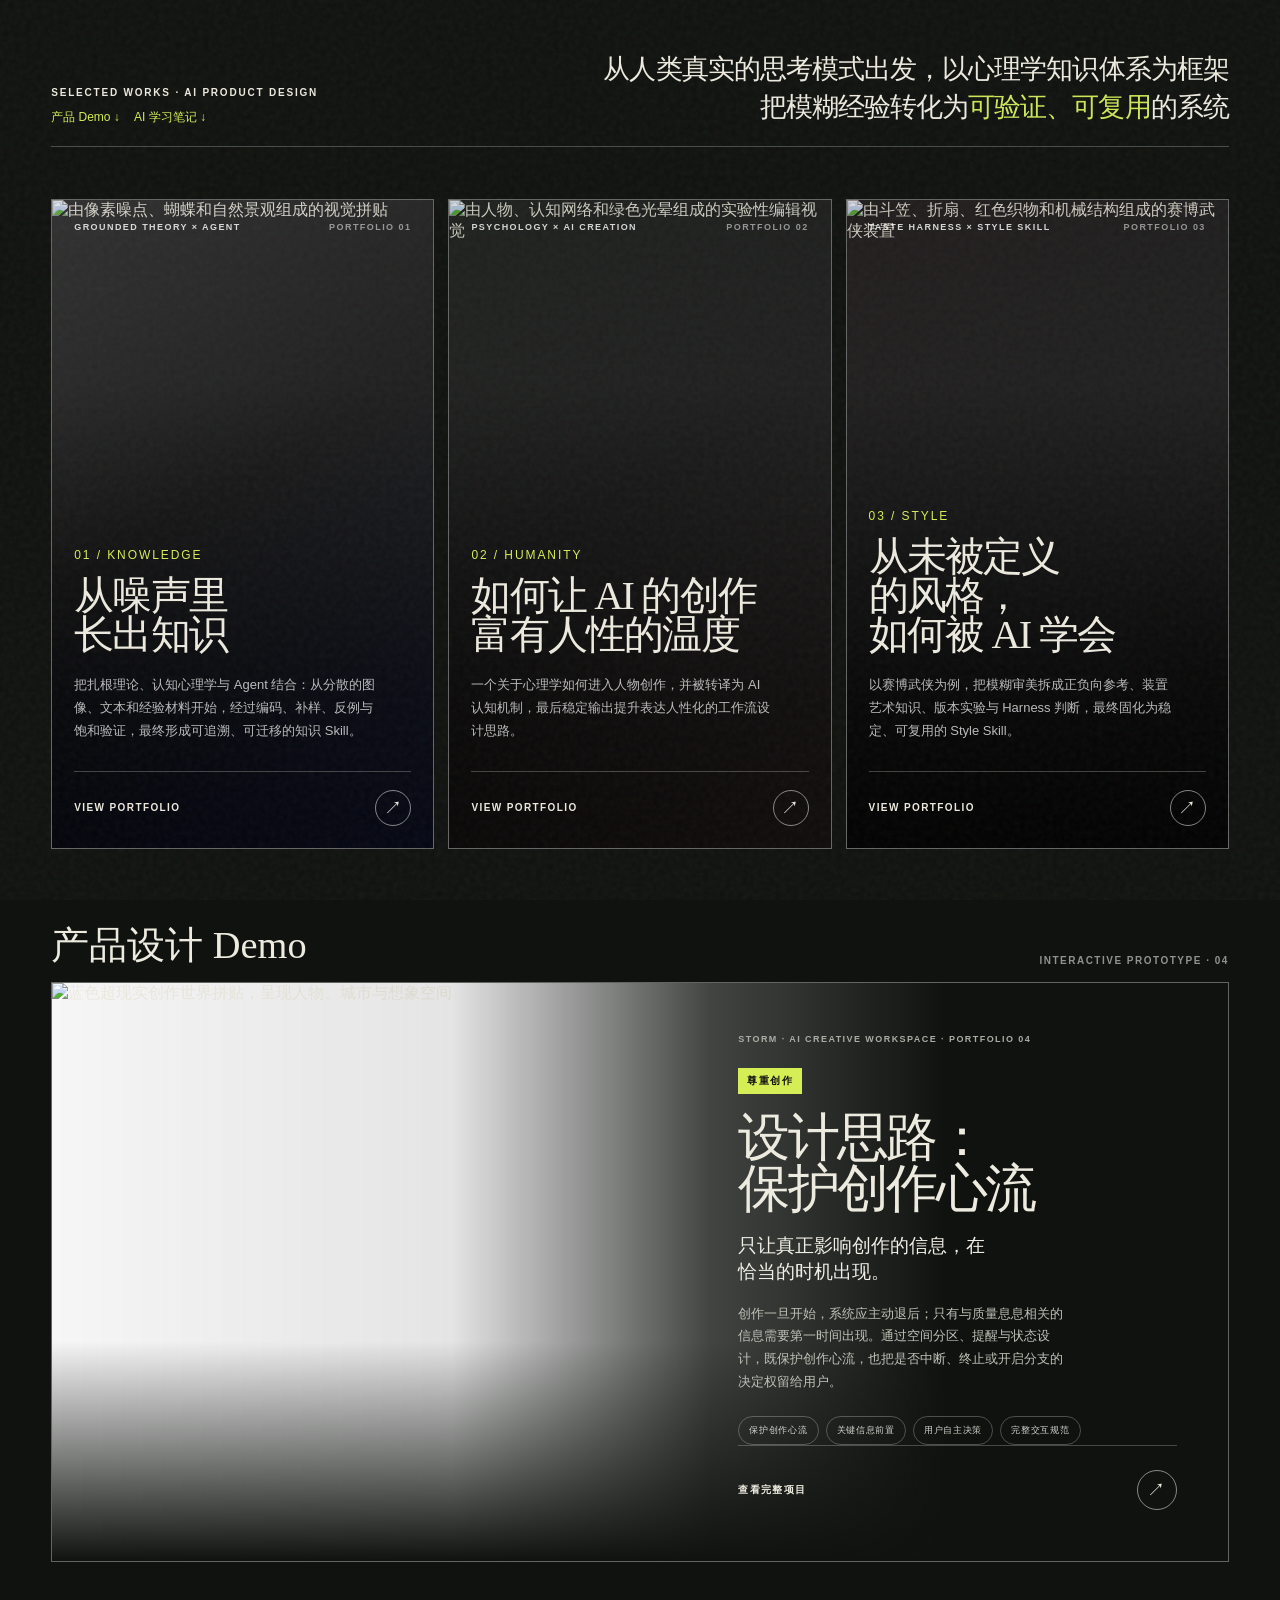
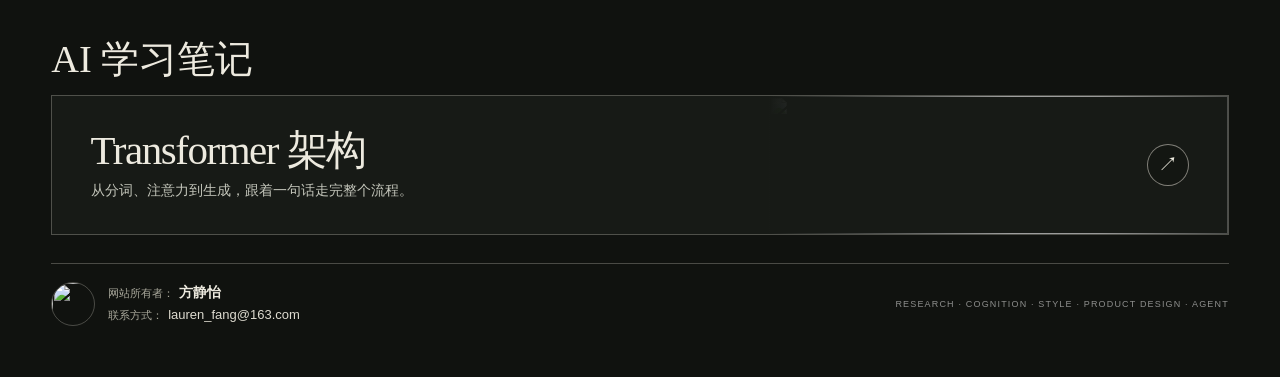
==== index.html @ b181d8b0 "Upload portfolio homepage" ====
<!doctype html>
<html lang="zh-CN">
<head>
  <meta charset="utf-8">
  <meta name="viewport" content="width=device-width,initial-scale=1">
  <meta name="format-detection" content="email=no">
  <meta name="description" content="Lauren Fang 的 Agent 工作流、AI 产品设计与学习笔记。">
  <title>Agent Workflow Portfolio</title>
  <style>
    :root{--paper:#edeadf;--ink:#11130f;--line:rgba(237,234,223,.26);--serif:"Iowan Old Style","Baskerville","Songti SC","STSong",serif;--sans:"Helvetica Neue","PingFang SC","Microsoft YaHei",sans-serif}
    *{box-sizing:border-box}html{background:#10120f}body{margin:0;min-height:100svh;color:var(--paper);background:#10120f;font-family:var(--sans);-webkit-font-smoothing:antialiased}a{color:inherit;text-decoration:none}::selection{color:#111;background:#d6ee55}
    body:before{content:"";position:fixed;z-index:10;inset:0;pointer-events:none;opacity:.12;background-image:url("data:image/svg+xml,%3Csvg viewBox='0 0 180 180' xmlns='http://www.w3.org/2000/svg'%3E%3Cfilter id='n'%3E%3CfeTurbulence type='fractalNoise' baseFrequency='.9' numOctaves='3'/%3E%3C/filter%3E%3Crect width='100%25' height='100%25' filter='url(%23n)' opacity='.42'/%3E%3C/svg%3E")}
    main{padding:clamp(28px,4vw,64px)}
    .masthead{display:flex;align-items:end;justify-content:space-between;gap:24px;margin-bottom:clamp(28px,4vw,58px);padding-bottom:20px;border-bottom:1px solid rgba(255,255,255,.24)}
    .masthead p{margin:0;font-size:10px;font-weight:700;letter-spacing:.18em;text-transform:uppercase}.masthead h1{max-width:none;min-width:0;margin:0;font:400 clamp(18px,2.1vw,36px)/1.4 var(--serif);letter-spacing:-.035em;text-align:right}.headline-line{display:block;white-space:nowrap}.masthead-label{flex-shrink:0}.masthead h1 em{font-style:normal;color:#cbe857}
    .cards{display:grid;grid-template-columns:repeat(3,minmax(0,1fr));gap:14px}
    .card{position:relative;isolation:isolate;min-height:min(660px,72svh);overflow:hidden;border:1px solid rgba(255,255,255,.3);background:#222;transition:transform .45s cubic-bezier(.2,.8,.2,1),border-color .3s}
    .card:focus-visible{outline:3px solid #d6ee55;outline-offset:3px}.card:hover{z-index:3;transform:translateY(-8px);border-color:rgba(255,255,255,.78)}
    .card img{position:absolute;z-index:-3;inset:0;width:100%;height:100%;object-fit:cover;transition:transform 1.1s cubic-bezier(.2,.8,.2,1),filter .5s}.card:hover img{transform:scale(1.045)}
    .card:before{content:"";position:absolute;z-index:-2;inset:0;background:linear-gradient(180deg,rgba(0,0,0,.12) 0%,rgba(0,0,0,.08) 28%,rgba(0,0,0,.78) 78%,rgba(0,0,0,.94) 100%)}
    .card:after{content:"";position:absolute;z-index:-1;inset:0;opacity:.32;transition:opacity .4s}.card:hover:after{opacity:.12}
    .knowledge:after{background:linear-gradient(150deg,rgba(255,255,255,.26),transparent 45%,rgba(35,61,199,.28))}.humanity:after{background:linear-gradient(150deg,rgba(35,86,29,.15),transparent 45%,rgba(229,173,166,.18))}.taste:after{background:linear-gradient(150deg,rgba(107,0,0,.1),transparent 45%,rgba(0,0,0,.28))}
    .knowledge img{object-position:56% center}.humanity img{object-position:center 45%}.taste img{object-position:64% center}
    .card-inner{height:100%;min-height:inherit;display:flex;flex-direction:column;padding:22px}
    .topline{display:flex;justify-content:space-between;gap:18px;color:rgba(255,255,255,.82);font-size:9px;font-weight:700;letter-spacing:.16em;text-transform:uppercase}.topline span:last-child{opacity:.64}
    .content{margin-top:auto;padding-top:150px}.number{margin-bottom:15px;color:#d6ee55;font:12px var(--sans);letter-spacing:.16em}.card h2{margin:0;font:400 clamp(31px,3.15vw,52px)/.96 var(--serif);letter-spacing:-.045em;text-wrap:balance}.card .summary{max-width:42ch;margin:20px 0 0;color:rgba(255,255,255,.72);font-size:13px;line-height:1.75}.open{display:flex;align-items:center;justify-content:space-between;gap:18px;margin-top:28px;padding-top:18px;border-top:1px solid var(--line);font-size:10px;font-weight:700;letter-spacing:.14em;text-transform:uppercase}.open i{display:grid;place-items:center;width:36px;height:36px;border:1px solid rgba(255,255,255,.5);border-radius:50%;font:normal 18px var(--sans);transition:.35s}.card:hover .open i{color:#111;background:#d6ee55;border-color:#d6ee55;transform:rotate(45deg)}
    .masthead-label{display:grid;gap:11px}.masthead-label nav{display:flex;flex-wrap:wrap;gap:8px 14px}.masthead-label a{width:max-content;color:#d6ee55;font-size:12px}.masthead-label a:hover{text-decoration:underline}
    .demo{margin-top:clamp(42px,6vw,86px)}.demo-heading{display:flex;align-items:end;justify-content:space-between;gap:20px;margin-bottom:16px}.demo-heading h2{margin:0;font:400 clamp(25px,3vw,42px)/1.05 var(--serif)}.demo-heading p{margin:0;color:rgba(255,255,255,.54);font-size:10px;font-weight:700;letter-spacing:.15em;text-transform:uppercase}
    .demo-entry{position:relative;isolation:isolate;display:block;min-height:540px;overflow:hidden;border:1px solid rgba(255,255,255,.35);background:#0f120f;color:var(--paper);transition:transform .35s cubic-bezier(.2,.8,.2,1),border-color .3s}
    .demo-entry:hover{transform:translateY(-5px);border-color:rgba(255,255,255,.76)}.demo-entry:focus-visible{outline:3px solid #d6ee55;outline-offset:4px}
    .demo-entry:before{content:"";position:absolute;z-index:1;inset:0;background:linear-gradient(90deg,rgba(15,18,15,0) 0%,rgba(15,18,15,.08) 34%,rgba(15,18,15,.78) 56%,#0f120f 76%),linear-gradient(0deg,#0f120f 0%,rgba(15,18,15,0) 38%);pointer-events:none}.demo-visual{position:absolute;z-index:0;inset:0 20% 0 0;overflow:hidden;background:#f6f6f6}.demo-visual>img{display:block;width:100%;height:100%;object-fit:cover;object-position:left center;transition:transform .8s ease,filter .5s}.demo-entry:hover .demo-visual>img{transform:scale(1.015);filter:contrast(1.03)}
    .demo-copy{position:relative;z-index:2;display:flex;flex-direction:column;width:min(46%,620px);min-height:540px;margin-left:auto;padding:clamp(34px,4vw,62px)}.demo-kicker{margin:0 0 24px;color:#a9ada3;font-size:9px;font-weight:700;letter-spacing:.16em;text-transform:uppercase}.demo-principle{width:max-content;margin:0 0 18px;padding:6px 9px;color:#111;background:#d6ee55;font-size:10px;font-weight:700;letter-spacing:.15em}.demo-copy h3{max-width:12ch;margin:0;font:400 clamp(34px,4.1vw,64px)/.98 var(--serif);letter-spacing:-.05em;text-wrap:balance}.demo-alert{max-width:26ch;margin:18px 0 0;color:#f0eee5;font:400 clamp(17px,1.5vw,22px)/1.35 var(--serif)}.demo-description{max-width:46ch;margin:18px 0 0;color:#bfc2b7;font-size:13px;line-height:1.75}.demo-tags{display:flex;flex-wrap:wrap;gap:7px;margin-top:22px}.demo-tags span{padding:7px 10px;border:1px solid rgba(237,234,223,.28);border-radius:999px;color:#d4d5cc;font-size:9px;letter-spacing:.08em}.demo-open{display:flex;align-items:center;justify-content:space-between;gap:18px;margin-top:auto;padding-top:24px;border-top:1px solid rgba(237,234,223,.25);color:var(--paper);font-size:10px;font-weight:700;letter-spacing:.14em;text-transform:uppercase}.demo-open i{display:grid;place-items:center;width:40px;height:40px;border:1px solid rgba(237,234,223,.55);border-radius:50%;font:normal 18px var(--sans);transition:.3s}.demo-entry:hover .demo-open i{color:#111;background:#d6ee55;border-color:#d6ee55;transform:rotate(45deg)}
    .learning{margin-top:clamp(42px,6vw,86px)}.learning>h2{margin:0 0 16px;font:400 clamp(25px,3vw,42px)/1.05 var(--serif)}
    .note-entry{position:relative;isolation:isolate;display:grid;grid-template-columns:minmax(0,1fr) auto;align-items:center;gap:16px;overflow:hidden;min-height:140px;padding:18px clamp(20px,3vw,40px);border:1px solid var(--line);background:#171a16;transition:border-color .2s ease}
    .note-entry-art{position:absolute;z-index:-1;inset:0 0 0 auto;width:39%;overflow:hidden;pointer-events:none}
    .note-entry-art img{display:block;width:100%;height:100%;object-fit:cover;object-position:center 49%;filter:brightness(.87) saturate(.96)}
    .note-entry-art::after{content:"";position:absolute;inset:0;background:linear-gradient(90deg,#171a16 0%,rgba(23,26,22,.78) 15%,rgba(23,26,22,.06) 53%,rgba(23,26,22,.10) 72%,rgba(23,26,22,.64) 100%)}
    .note-entry-text{min-width:0}.note-entry h3{margin:0;color:var(--paper);font:400 clamp(28px,3.2vw,44px)/1.05 var(--serif);letter-spacing:-.035em}
    .note-entry p{margin:8px 0 0;color:#c4c6bb;font-size:14px;line-height:1.55}
    .note-entry-arrow{display:grid;place-items:center;width:42px;height:42px;border:1px solid rgba(237,234,223,.5);border-radius:50%;background:rgba(17,19,15,.5);font:20px var(--sans);transition:transform .2s ease,border-color .2s ease,color .2s ease}
    .note-entry:hover{border-color:rgba(237,234,223,.55)}.note-entry:hover .note-entry-arrow{transform:translateX(3px);color:#d6ee55;border-color:#d6ee55}
    .note-entry:focus-visible,.masthead-label a:focus-visible{outline:3px solid #d6ee55;outline-offset:4px}
    @media(max-width:860px){.demo-entry{min-height:790px}.demo-entry:before{background:linear-gradient(180deg,rgba(15,18,15,0) 0%,rgba(15,18,15,.05) 26%,#0f120f 52%,#0f120f 100%)}.demo-visual{inset:0 0 auto;height:52%;}.demo-visual>img{object-fit:cover;object-position:center top}.demo-copy{width:100%;min-height:480px;margin-top:310px;padding:40px}.demo-description{max-width:58ch}}
    @media(max-width:620px){.demo-heading{align-items:start;flex-direction:column;gap:8px}.demo-entry{min-height:800px}.demo-visual{height:36%}.demo-copy{min-height:540px;margin-top:248px;padding:30px 22px}.demo-copy h3{font-size:clamp(39px,12vw,54px)}.demo-description{font-size:13px}.demo-alert{font-size:18px}.note-entry{min-height:112px;gap:12px;padding:12px 15px}.note-entry-art{width:37%}.note-entry h3{font-size:clamp(22px,5vw,28px)}.note-entry p{max-width:26ch;margin-top:6px;font-size:12px}.note-entry-arrow{width:34px;height:34px;font-size:16px}}
    .footer{display:flex;align-items:center;justify-content:space-between;gap:24px;margin-top:28px;padding-top:18px;border-top:1px solid var(--line)}
    .owner{display:flex;align-items:center;gap:13px;min-width:0}.owner img{display:block;flex:0 0 44px;width:44px;height:44px;object-fit:cover;border-radius:50%;border:1px solid var(--line)}
    .owner-details{display:grid;gap:5px;min-width:0}.owner-name{margin:0;color:var(--paper);font-size:14px}.owner-name strong{font-weight:600}
    .owner-label{margin-right:.45em;color:#aaa99c;font-size:11px}.owner-email{margin:0;color:#dedbd0;font-size:13px;overflow-wrap:anywhere}
    .footer-index{color:rgba(255,255,255,.52);font-size:9px;letter-spacing:.13em;text-transform:uppercase;text-align:right}
    @media(max-width:1050px){.cards{grid-template-columns:1fr 1fr}.taste{grid-column:1/-1}.taste{min-height:560px}.taste .content{max-width:600px}}
    @media(max-width:1000px){.masthead{align-items:flex-start;flex-direction:column;gap:20px}.masthead h1{text-align:left;font-size:clamp(17px,2.65vw,30px)}}
    @media(max-width:600px){.headline-line{white-space:normal}.masthead h1{font-size:clamp(22px,5vw,29px)}}
    @media(max-width:700px){main{padding:18px}.masthead{align-items:start;flex-direction:column}.masthead h1{text-align:left}.cards{grid-template-columns:1fr}.taste{grid-column:auto}.card{min-height:610px}.footer{align-items:flex-start;flex-direction:column;gap:14px}.footer-index{text-align:left}}
    @media(prefers-reduced-motion:reduce){*{scroll-behavior:auto!important}.card,.card img,.open i,.demo-entry,.demo-open i,.note-entry,.note-entry-arrow{transition:none!important}.demo-entry:hover,.demo-entry:hover .demo-open i,.note-entry:hover .note-entry-arrow{transform:none}}
  </style>
</head>
<body>
  <main>
    <header class="masthead">
      <div class="masthead-label"><p>Selected Works · AI Product Design</p><nav aria-label="页面导航"><a href="#product-demo">产品 Demo ↓</a><a href="#ai-notes">AI 学习笔记 ↓</a></nav></div>
      <h1><span class="headline-line">从人类真实的思考模式出发，以心理学知识体系为框架</span><span class="headline-line">把模糊经验转化为<em>可验证、可复用</em>的系统</span></h1>
    </header>

    <section class="cards" aria-label="Agent 工作流作品集">
      <a class="card knowledge" href="https://grounded-theory-agent-portfolio.laurenf-0826.chatgpt.site/" target="_blank" rel="noopener" aria-label="打开作品集：从噪声里长出知识">
        <img src="assets/grow-knowledge.png" alt="由像素噪点、蝴蝶和自然景观组成的视觉拼贴">
        <div class="card-inner">
          <div class="topline"><span>Grounded Theory × Agent</span><span>Portfolio 01</span></div>
          <div class="content">
            <div class="number">01 / KNOWLEDGE</div>
            <h2>从噪声里<br>长出知识</h2>
            <p class="summary">把扎根理论、认知心理学与 Agent 结合：从分散的图像、文本和经验材料开始，经过编码、补样、反例与饱和验证，最终形成可追溯、可迁移的知识 Skill。</p>
            <div class="open"><span>View portfolio</span><i>↗</i></div>
          </div>
        </div>
      </a>

      <a class="card humanity" href="https://ai-humanity-portfolio.laurenf-0826.chatgpt.site/" target="_blank" rel="noopener" aria-label="打开作品集：如何让 AI 的创作富有人性的温度">
        <img src="assets/ai-humanity.png" alt="由人物、认知网络和绿色光晕组成的实验性编辑视觉">
        <div class="card-inner">
          <div class="topline"><span>Psychology × AI Creation</span><span>Portfolio 02</span></div>
          <div class="content">
            <div class="number">02 / HUMANITY</div>
            <h2>如何让 AI 的创作<br>富有人性的温度</h2>
            <p class="summary">一个关于心理学如何进入人物创作，并被转译为 AI 认知机制，最后稳定输出提升表达人性化的工作流设计思路。</p>
            <div class="open"><span>View portfolio</span><i>↗</i></div>
          </div>
        </div>
      </a>

      <a class="card taste" href="https://taste-agent-cyber-wuxia-lauren.laurenf-0826.chatgpt.site/" target="_blank" rel="noopener" aria-label="打开作品集：从未被定义的风格，如何被 AI 学会">
        <img src="assets/undefined-style.png" alt="由斗笠、折扇、红色织物和机械结构组成的赛博武侠装置">
        <div class="card-inner">
          <div class="topline"><span>Taste Harness × Style Skill</span><span>Portfolio 03</span></div>
          <div class="content">
            <div class="number">03 / STYLE</div>
            <h2>从未被定义的风格，<br>如何被 AI 学会</h2>
            <p class="summary">以赛博武侠为例，把模糊审美拆成正负向参考、装置艺术知识、版本实验与 Harness 判断，最终固化为稳定、可复用的 Style Skill。</p>
            <div class="open"><span>View portfolio</span><i>↗</i></div>
          </div>
        </div>
      </a>
    </section>

    <section class="demo" id="product-demo" aria-labelledby="demo-title">
      <div class="demo-heading"><h2 id="demo-title">产品设计 Demo</h2><p>Interactive prototype · 04</p></div>
      <a class="demo-entry" href="/storm/" aria-label="查看 Storm 项目：尊重真实创作体验">
        <div class="demo-visual">
          <img src="assets/storm-creative-flow-cover.png" alt="蓝色超现实创作世界拼贴，呈现人物、城市与想象空间" width="960" height="1165" loading="lazy">
        </div>
        <div class="demo-copy">
          <p class="demo-kicker">Storm · AI Creative Workspace · Portfolio 04</p>
          <p class="demo-principle">尊重创作</p>
          <h3>设计思路：保护创作心流</h3>
          <p class="demo-alert">只让真正影响创作的信息，在恰当的时机出现。</p>
          <p class="demo-description">创作一旦开始，系统应主动退后；只有与质量息息相关的信息需要第一时间出现。通过空间分区、提醒与状态设计，既保护创作心流，也把是否中断、终止或开启分支的决定权留给用户。</p>
          <div class="demo-tags" aria-label="项目能力标签"><span>保护创作心流</span><span>关键信息前置</span><span>用户自主决策</span><span>完整交互规范</span></div>
          <div class="demo-open"><span>查看完整项目</span><i>↗</i></div>
        </div>
      </a>
    </section>

    <section class="learning" id="ai-notes" aria-labelledby="notes-title">
      <h2 id="notes-title">AI 学习笔记</h2>
      <a class="note-entry" href="/notes/transformer/">
        <div class="note-entry-art" aria-hidden="true"><img src="assets/transformer-terrain.webp" alt="" width="966" height="998" loading="lazy"></div>
        <div class="note-entry-text"><h3>Transformer 架构</h3><p>从分词、注意力到生成，跟着一句话走完整个流程。</p></div>
        <span class="note-entry-arrow" aria-hidden="true">↗</span>
      </a>
    </section>

    <footer class="footer" id="contact">
      <div class="owner">
        <img src="assets/portfolio-owner-waterside.webp" alt="" width="44" height="44" loading="lazy">
        <div class="owner-details">
          <p class="owner-name"><span class="owner-label">网站所有者：</span><strong>方静怡</strong></p>
          <p class="owner-email"><span class="owner-label">联系方式：</span>lauren_fang@163.com</p>
        </div>
      </div>
      <span class="footer-index">Research · Cognition · Style · Product Design · Agent</span>
    </footer>
  </main>
</body>
</html>
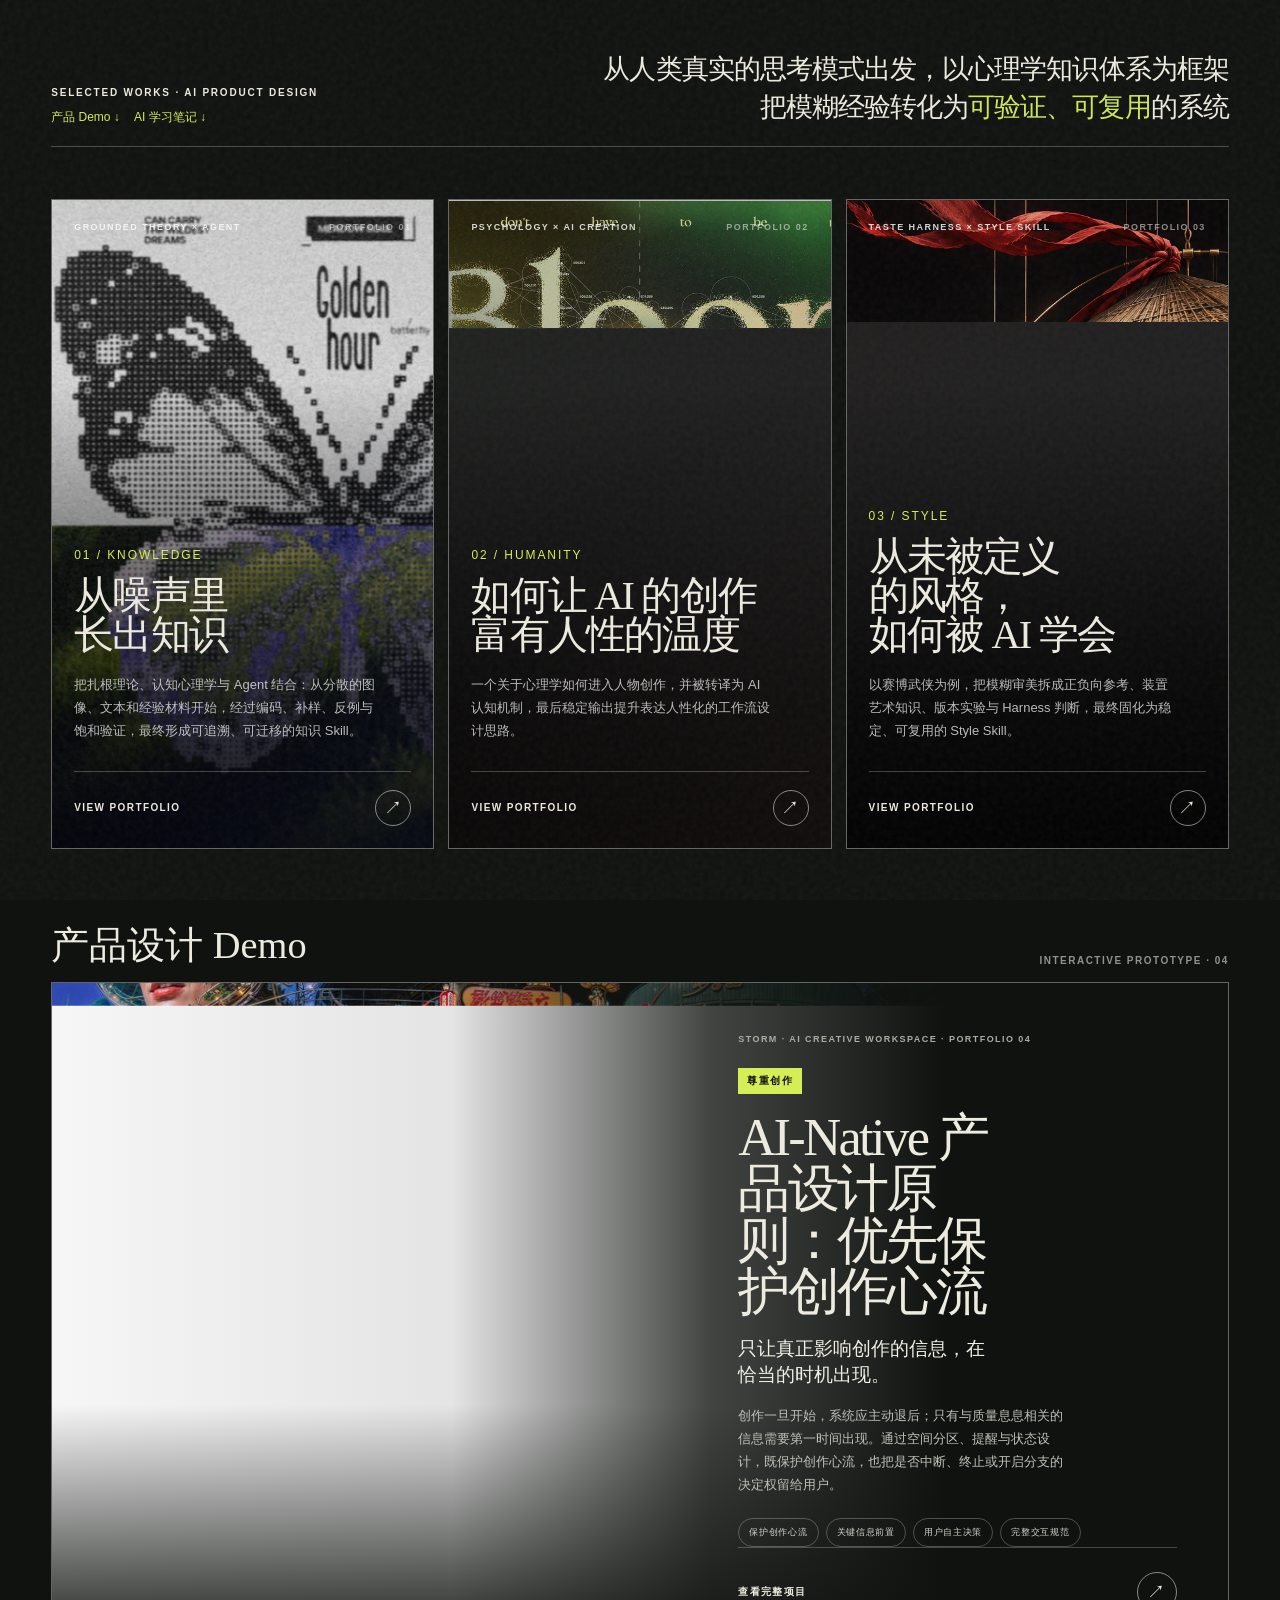
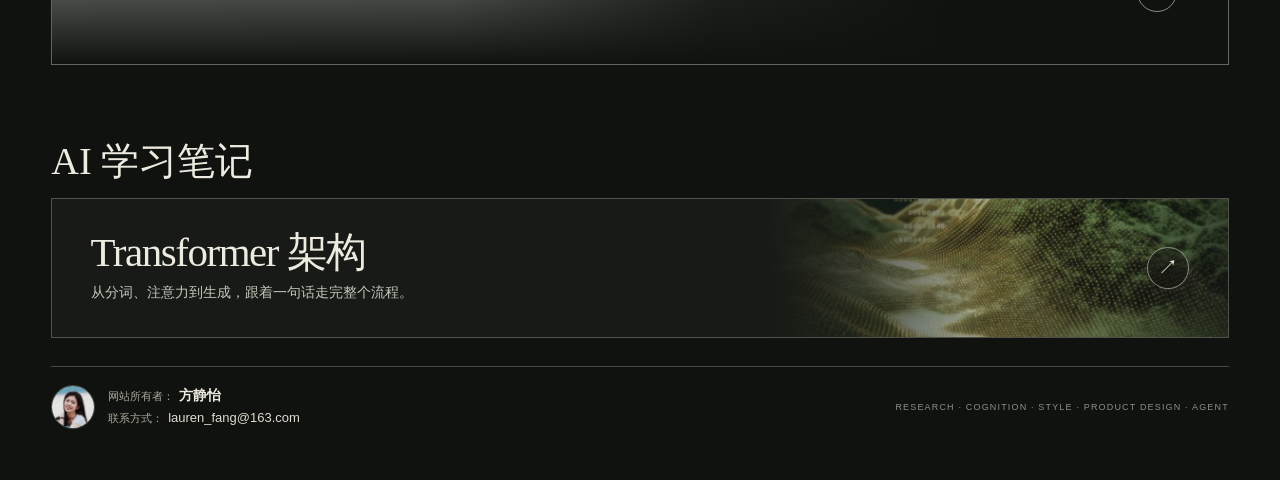
==== commit d02eb9ec: "Update Storm portfolio card title" ====
--- a/index.html
+++ b/index.html
@@ -111,7 +111,7 @@
         <div class="demo-copy">
           <p class="demo-kicker">Storm · AI Creative Workspace · Portfolio 04</p>
           <p class="demo-principle">尊重创作</p>
-          <h3>设计思路：保护创作心流</h3>
+          <h3>AI-Native 产品设计原则：优先保护创作心流</h3>
           <p class="demo-alert">只让真正影响创作的信息，在恰当的时机出现。</p>
           <p class="demo-description">创作一旦开始，系统应主动退后；只有与质量息息相关的信息需要第一时间出现。通过空间分区、提醒与状态设计，既保护创作心流，也把是否中断、终止或开启分支的决定权留给用户。</p>
           <div class="demo-tags" aria-label="项目能力标签"><span>保护创作心流</span><span>关键信息前置</span><span>用户自主决策</span><span>完整交互规范</span></div>
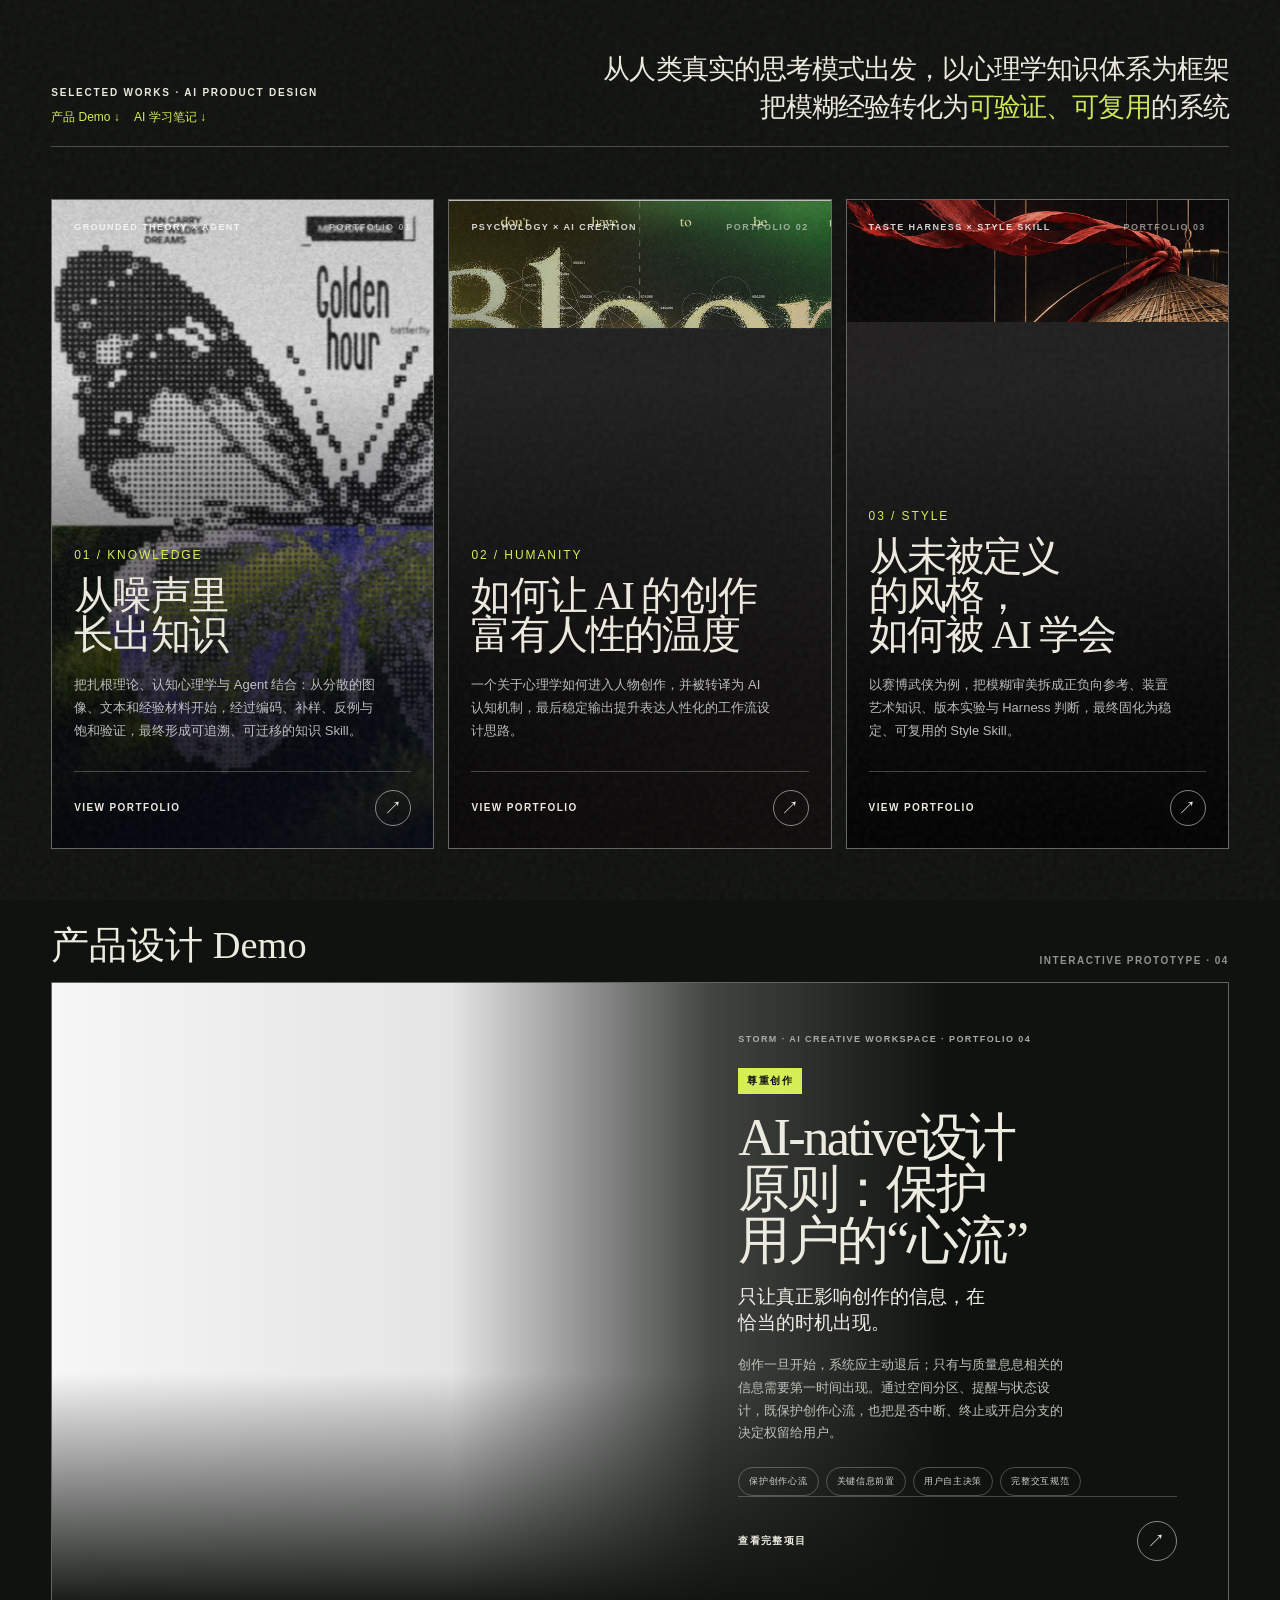
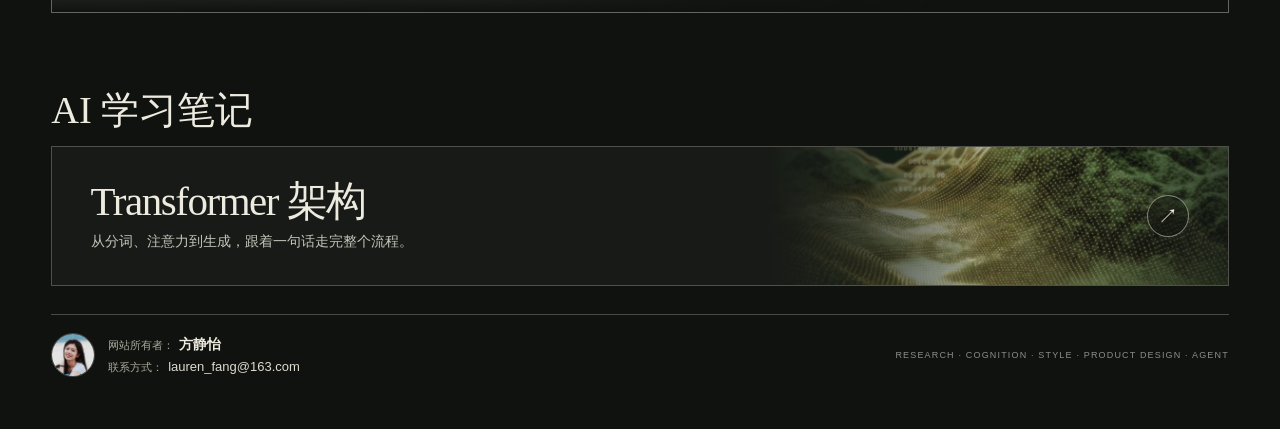
==== commit 3d99299f: "Update Storm project title on portfolio home" ====
--- a/index.html
+++ b/index.html
@@ -111,7 +111,7 @@
         <div class="demo-copy">
           <p class="demo-kicker">Storm · AI Creative Workspace · Portfolio 04</p>
           <p class="demo-principle">尊重创作</p>
-          <h3>AI-Native 产品设计原则：优先保护创作心流</h3>
+          <h3>AI-native设计原则：保护用户的“心流”</h3>
           <p class="demo-alert">只让真正影响创作的信息，在恰当的时机出现。</p>
           <p class="demo-description">创作一旦开始，系统应主动退后；只有与质量息息相关的信息需要第一时间出现。通过空间分区、提醒与状态设计，既保护创作心流，也把是否中断、终止或开启分支的决定权留给用户。</p>
           <div class="demo-tags" aria-label="项目能力标签"><span>保护创作心流</span><span>关键信息前置</span><span>用户自主决策</span><span>完整交互规范</span></div>
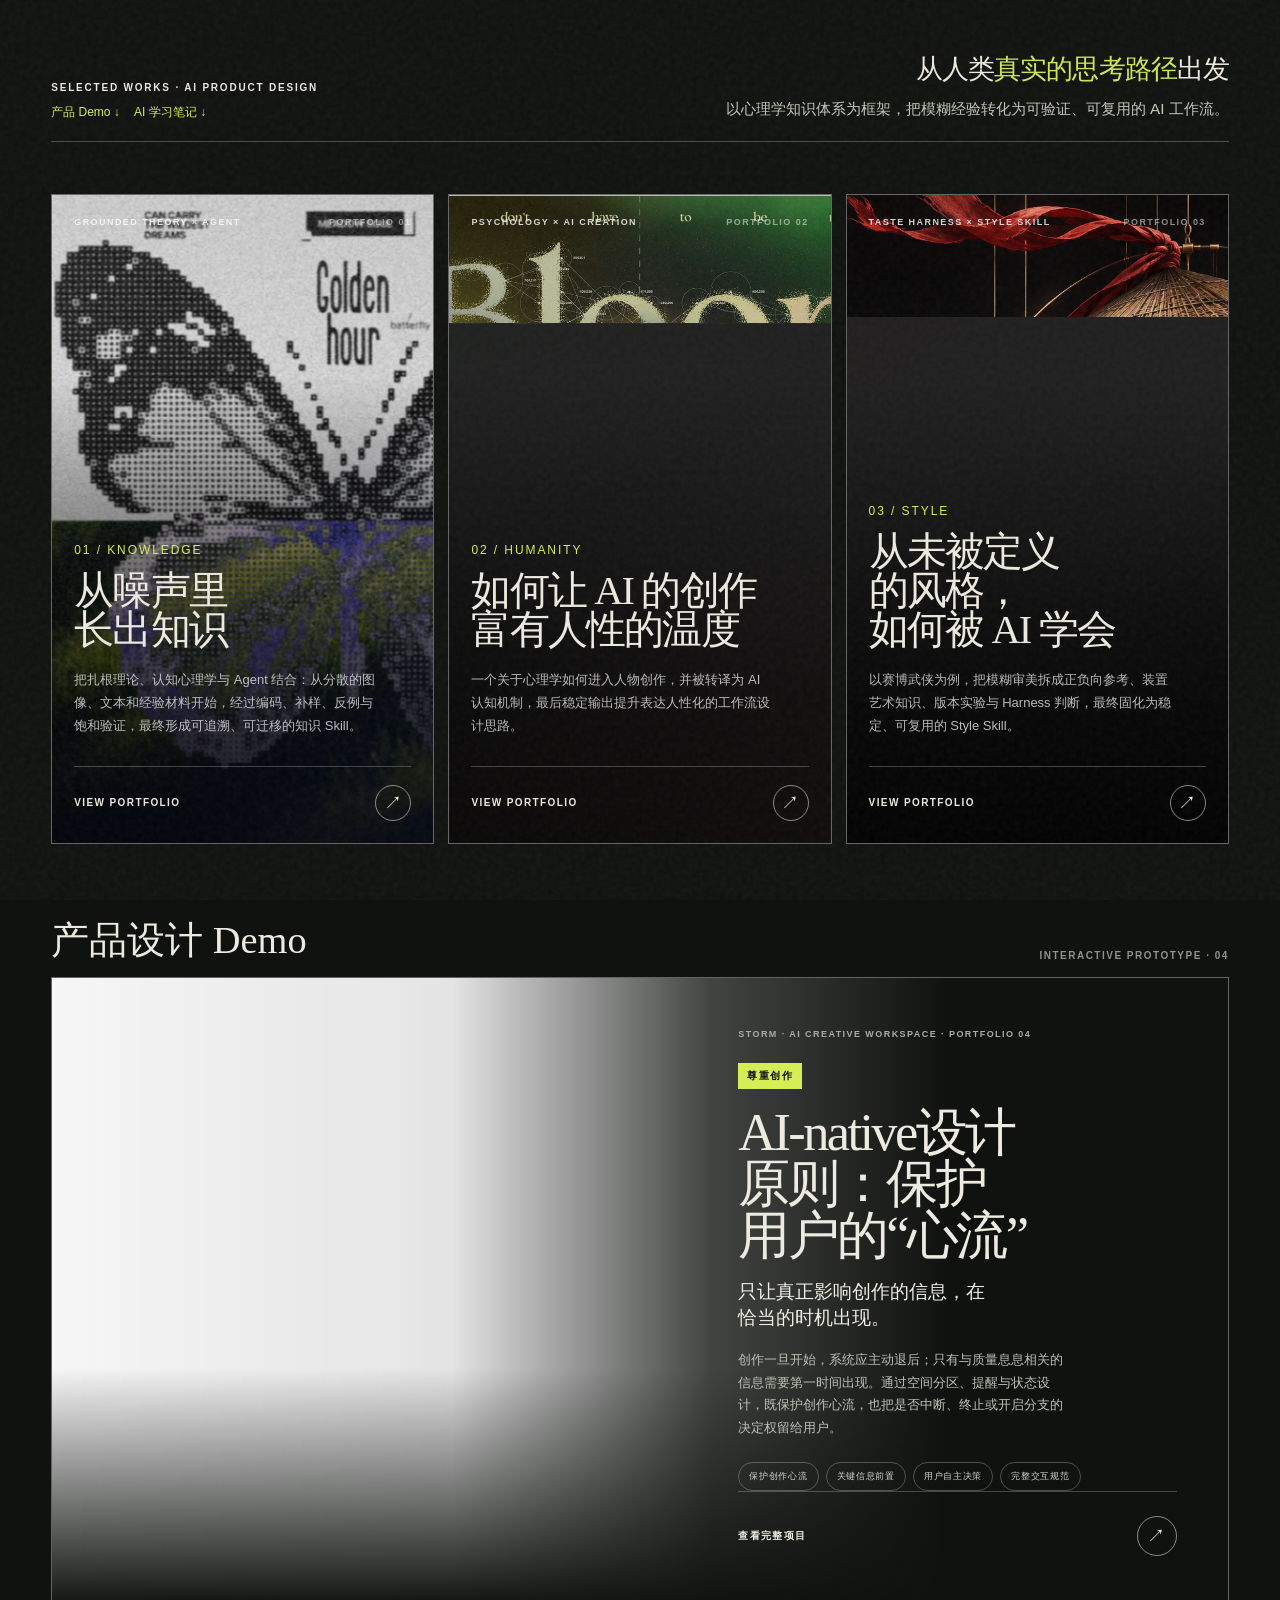
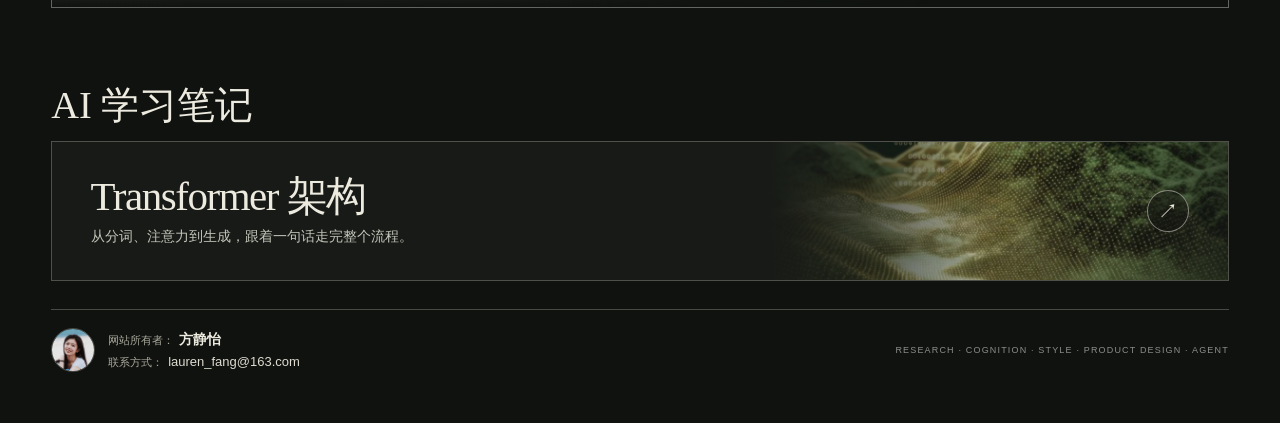
==== commit 465c07e7: "Clarify portfolio headline and subtitle" ====
--- a/index.html
+++ b/index.html
@@ -12,7 +12,7 @@
     body:before{content:"";position:fixed;z-index:10;inset:0;pointer-events:none;opacity:.12;background-image:url("data:image/svg+xml,%3Csvg viewBox='0 0 180 180' xmlns='http://www.w3.org/2000/svg'%3E%3Cfilter id='n'%3E%3CfeTurbulence type='fractalNoise' baseFrequency='.9' numOctaves='3'/%3E%3C/filter%3E%3Crect width='100%25' height='100%25' filter='url(%23n)' opacity='.42'/%3E%3C/svg%3E")}
     main{padding:clamp(28px,4vw,64px)}
     .masthead{display:flex;align-items:end;justify-content:space-between;gap:24px;margin-bottom:clamp(28px,4vw,58px);padding-bottom:20px;border-bottom:1px solid rgba(255,255,255,.24)}
-    .masthead p{margin:0;font-size:10px;font-weight:700;letter-spacing:.18em;text-transform:uppercase}.masthead h1{max-width:none;min-width:0;margin:0;font:400 clamp(18px,2.1vw,36px)/1.4 var(--serif);letter-spacing:-.035em;text-align:right}.headline-line{display:block;white-space:nowrap}.masthead-label{flex-shrink:0}.masthead h1 em{font-style:normal;color:#cbe857}
+    .masthead p{margin:0;font-size:10px;font-weight:700;letter-spacing:.18em;text-transform:uppercase}.masthead h1{max-width:none;min-width:0;margin:0;font:400 clamp(18px,2.1vw,36px)/1.4 var(--serif);letter-spacing:-.035em;text-align:right}.masthead-copy{min-width:0;text-align:right}.masthead .masthead-subtitle{margin:8px 0 0;color:#c4c6bb;font:400 clamp(15px,1.2vw,19px)/1.6 var(--sans);letter-spacing:normal;text-transform:none}.masthead-label{flex-shrink:0}.masthead h1 em{font-style:normal;color:#cbe857}
     .cards{display:grid;grid-template-columns:repeat(3,minmax(0,1fr));gap:14px}
     .card{position:relative;isolation:isolate;min-height:min(660px,72svh);overflow:hidden;border:1px solid rgba(255,255,255,.3);background:#222;transition:transform .45s cubic-bezier(.2,.8,.2,1),border-color .3s}
     .card:focus-visible{outline:3px solid #d6ee55;outline-offset:3px}.card:hover{z-index:3;transform:translateY(-8px);border-color:rgba(255,255,255,.78)}
@@ -48,8 +48,8 @@
     .owner-label{margin-right:.45em;color:#aaa99c;font-size:11px}.owner-email{margin:0;color:#dedbd0;font-size:13px;overflow-wrap:anywhere}
     .footer-index{color:rgba(255,255,255,.52);font-size:9px;letter-spacing:.13em;text-transform:uppercase;text-align:right}
     @media(max-width:1050px){.cards{grid-template-columns:1fr 1fr}.taste{grid-column:1/-1}.taste{min-height:560px}.taste .content{max-width:600px}}
-    @media(max-width:1000px){.masthead{align-items:flex-start;flex-direction:column;gap:20px}.masthead h1{text-align:left;font-size:clamp(17px,2.65vw,30px)}}
-    @media(max-width:600px){.headline-line{white-space:normal}.masthead h1{font-size:clamp(22px,5vw,29px)}}
+    @media(max-width:1000px){.masthead{align-items:flex-start;flex-direction:column;gap:20px}.masthead-copy{text-align:left}.masthead h1{text-align:left;font-size:clamp(23px,3.2vw,32px)}}
+    @media(max-width:600px){.masthead h1{font-size:clamp(22px,5vw,29px)}}
     @media(max-width:700px){main{padding:18px}.masthead{align-items:start;flex-direction:column}.masthead h1{text-align:left}.cards{grid-template-columns:1fr}.taste{grid-column:auto}.card{min-height:610px}.footer{align-items:flex-start;flex-direction:column;gap:14px}.footer-index{text-align:left}}
     @media(prefers-reduced-motion:reduce){*{scroll-behavior:auto!important}.card,.card img,.open i,.demo-entry,.demo-open i,.note-entry,.note-entry-arrow{transition:none!important}.demo-entry:hover,.demo-entry:hover .demo-open i,.note-entry:hover .note-entry-arrow{transform:none}}
   </style>
@@ -58,7 +58,10 @@
   <main>
     <header class="masthead">
       <div class="masthead-label"><p>Selected Works · AI Product Design</p><nav aria-label="页面导航"><a href="#product-demo">产品 Demo ↓</a><a href="#ai-notes">AI 学习笔记 ↓</a></nav></div>
-      <h1><span class="headline-line">从人类真实的思考模式出发，以心理学知识体系为框架</span><span class="headline-line">把模糊经验转化为<em>可验证、可复用</em>的系统</span></h1>
+      <div class="masthead-copy">
+        <h1>从人类<em>真实的思考路径</em>出发</h1>
+        <p class="masthead-subtitle">以心理学知识体系为框架，把模糊经验转化为可验证、可复用的 AI 工作流。</p>
+      </div>
     </header>
 
     <section class="cards" aria-label="Agent 工作流作品集">
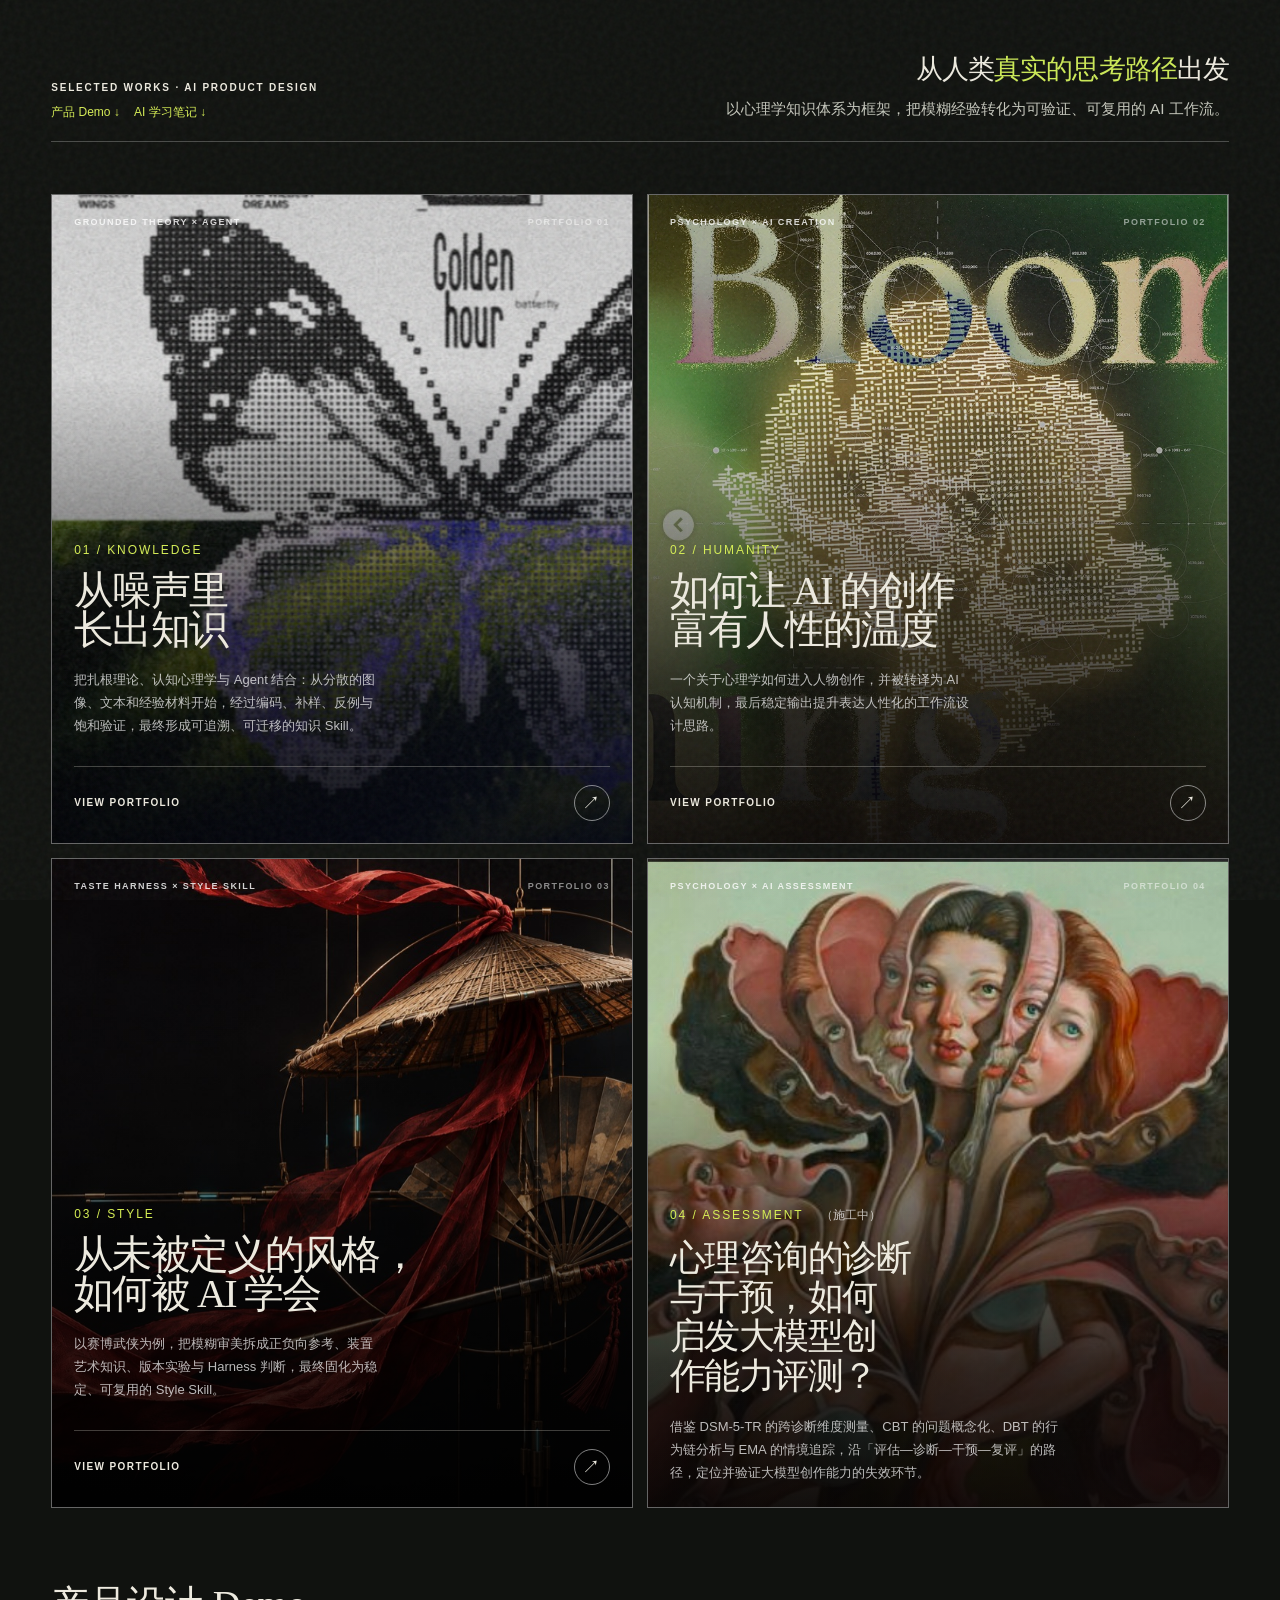
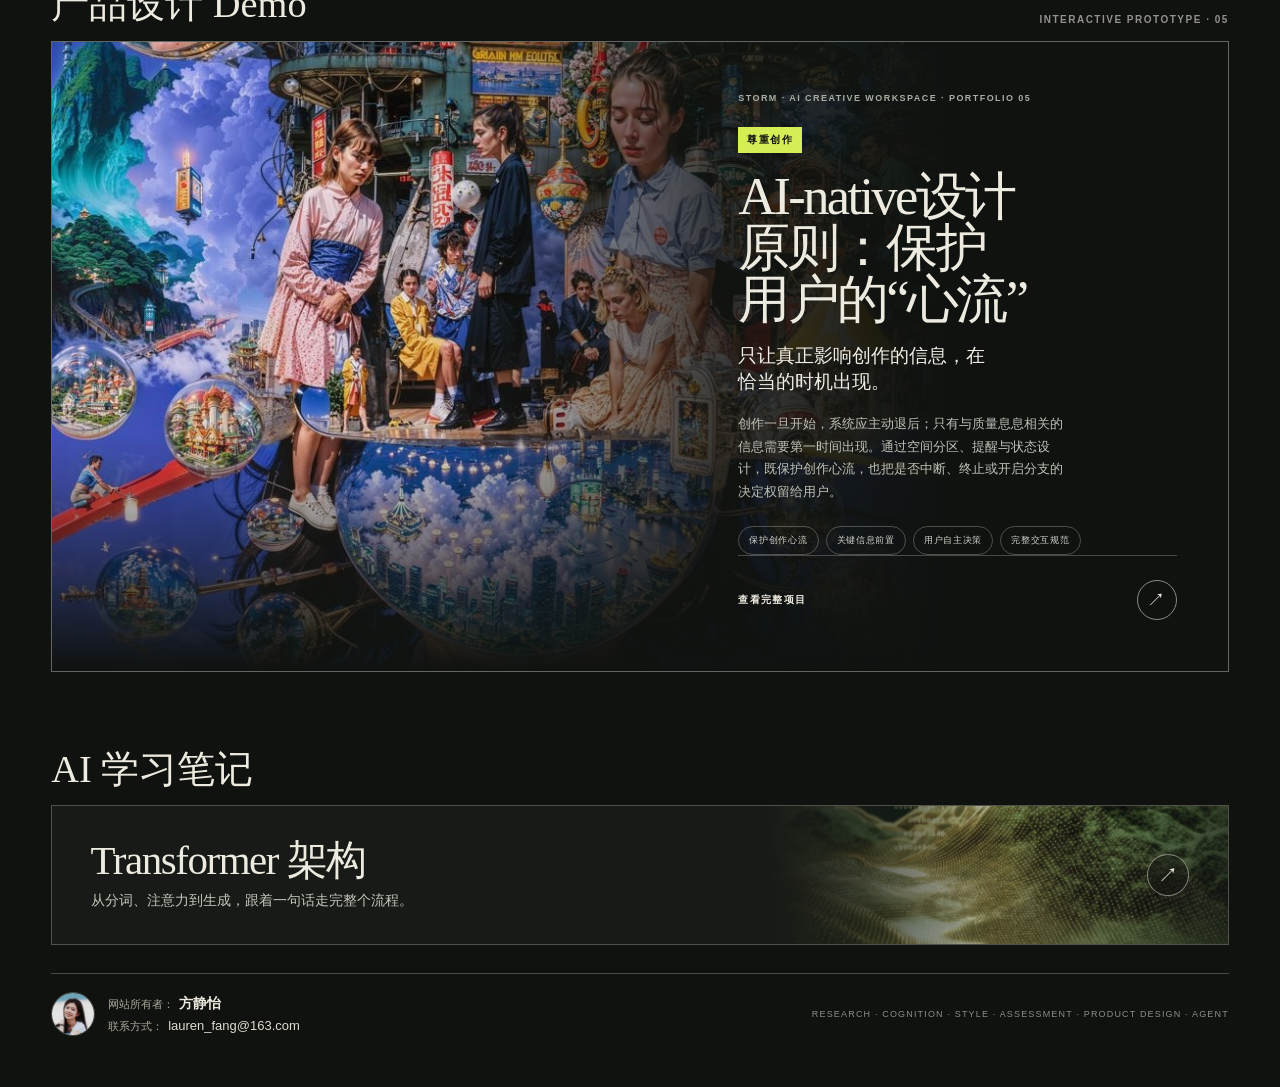
==== commit 68284f17: "Restore complete portfolio covers, smooth Storm image fade, and sync project cards" ====
--- a/index.html
+++ b/index.html
@@ -13,22 +13,23 @@
     main{padding:clamp(28px,4vw,64px)}
     .masthead{display:flex;align-items:end;justify-content:space-between;gap:24px;margin-bottom:clamp(28px,4vw,58px);padding-bottom:20px;border-bottom:1px solid rgba(255,255,255,.24)}
     .masthead p{margin:0;font-size:10px;font-weight:700;letter-spacing:.18em;text-transform:uppercase}.masthead h1{max-width:none;min-width:0;margin:0;font:400 clamp(18px,2.1vw,36px)/1.4 var(--serif);letter-spacing:-.035em;text-align:right}.masthead-copy{min-width:0;text-align:right}.masthead .masthead-subtitle{margin:8px 0 0;color:#c4c6bb;font:400 clamp(15px,1.2vw,19px)/1.6 var(--sans);letter-spacing:normal;text-transform:none}.masthead-label{flex-shrink:0}.masthead h1 em{font-style:normal;color:#cbe857}
-    .cards{display:grid;grid-template-columns:repeat(3,minmax(0,1fr));gap:14px}
+    .cards{display:grid;grid-template-columns:repeat(2,minmax(0,1fr));gap:14px}
     .card{position:relative;isolation:isolate;min-height:min(660px,72svh);overflow:hidden;border:1px solid rgba(255,255,255,.3);background:#222;transition:transform .45s cubic-bezier(.2,.8,.2,1),border-color .3s}
     .card:focus-visible{outline:3px solid #d6ee55;outline-offset:3px}.card:hover{z-index:3;transform:translateY(-8px);border-color:rgba(255,255,255,.78)}
     .card img{position:absolute;z-index:-3;inset:0;width:100%;height:100%;object-fit:cover;transition:transform 1.1s cubic-bezier(.2,.8,.2,1),filter .5s}.card:hover img{transform:scale(1.045)}
     .card:before{content:"";position:absolute;z-index:-2;inset:0;background:linear-gradient(180deg,rgba(0,0,0,.12) 0%,rgba(0,0,0,.08) 28%,rgba(0,0,0,.78) 78%,rgba(0,0,0,.94) 100%)}
     .card:after{content:"";position:absolute;z-index:-1;inset:0;opacity:.32;transition:opacity .4s}.card:hover:after{opacity:.12}
-    .knowledge:after{background:linear-gradient(150deg,rgba(255,255,255,.26),transparent 45%,rgba(35,61,199,.28))}.humanity:after{background:linear-gradient(150deg,rgba(35,86,29,.15),transparent 45%,rgba(229,173,166,.18))}.taste:after{background:linear-gradient(150deg,rgba(107,0,0,.1),transparent 45%,rgba(0,0,0,.28))}
-    .knowledge img{object-position:56% center}.humanity img{object-position:center 45%}.taste img{object-position:64% center}
+    .knowledge:after{background:linear-gradient(150deg,rgba(255,255,255,.26),transparent 45%,rgba(35,61,199,.28))}.humanity:after{background:linear-gradient(150deg,rgba(35,86,29,.15),transparent 45%,rgba(229,173,166,.18))}.taste:after{background:linear-gradient(150deg,rgba(107,0,0,.1),transparent 45%,rgba(0,0,0,.28))}.assessment:after{background:linear-gradient(150deg,rgba(153,203,157,.16),transparent 45%,rgba(173,71,76,.22))}
+    .knowledge img{object-position:56% center}.humanity img{object-position:center 45%}.taste img{object-position:64% center}.assessment img{object-position:center 38%}
     .card-inner{height:100%;min-height:inherit;display:flex;flex-direction:column;padding:22px}
     .topline{display:flex;justify-content:space-between;gap:18px;color:rgba(255,255,255,.82);font-size:9px;font-weight:700;letter-spacing:.16em;text-transform:uppercase}.topline span:last-child{opacity:.64}
     .content{margin-top:auto;padding-top:150px}.number{margin-bottom:15px;color:#d6ee55;font:12px var(--sans);letter-spacing:.16em}.card h2{margin:0;font:400 clamp(31px,3.15vw,52px)/.96 var(--serif);letter-spacing:-.045em;text-wrap:balance}.card .summary{max-width:42ch;margin:20px 0 0;color:rgba(255,255,255,.72);font-size:13px;line-height:1.75}.open{display:flex;align-items:center;justify-content:space-between;gap:18px;margin-top:28px;padding-top:18px;border-top:1px solid var(--line);font-size:10px;font-weight:700;letter-spacing:.14em;text-transform:uppercase}.open i{display:grid;place-items:center;width:36px;height:36px;border:1px solid rgba(255,255,255,.5);border-radius:50%;font:normal 18px var(--sans);transition:.35s}.card:hover .open i{color:#111;background:#d6ee55;border-color:#d6ee55;transform:rotate(45deg)}
+    .assessment{cursor:default}.assessment:hover{transform:none;border-color:rgba(255,255,255,.3)}.assessment:hover img{transform:none}.assessment .content{padding-top:90px}.assessment h2{max-width:15ch;font-size:clamp(30px,2.8vw,45px);line-height:1.1}.assessment .summary{max-width:54ch}.assessment .status{margin-left:12px;color:rgba(255,255,255,.72);font-size:12px;letter-spacing:0}
     .masthead-label{display:grid;gap:11px}.masthead-label nav{display:flex;flex-wrap:wrap;gap:8px 14px}.masthead-label a{width:max-content;color:#d6ee55;font-size:12px}.masthead-label a:hover{text-decoration:underline}
     .demo{margin-top:clamp(42px,6vw,86px)}.demo-heading{display:flex;align-items:end;justify-content:space-between;gap:20px;margin-bottom:16px}.demo-heading h2{margin:0;font:400 clamp(25px,3vw,42px)/1.05 var(--serif)}.demo-heading p{margin:0;color:rgba(255,255,255,.54);font-size:10px;font-weight:700;letter-spacing:.15em;text-transform:uppercase}
     .demo-entry{position:relative;isolation:isolate;display:block;min-height:540px;overflow:hidden;border:1px solid rgba(255,255,255,.35);background:#0f120f;color:var(--paper);transition:transform .35s cubic-bezier(.2,.8,.2,1),border-color .3s}
     .demo-entry:hover{transform:translateY(-5px);border-color:rgba(255,255,255,.76)}.demo-entry:focus-visible{outline:3px solid #d6ee55;outline-offset:4px}
-    .demo-entry:before{content:"";position:absolute;z-index:1;inset:0;background:linear-gradient(90deg,rgba(15,18,15,0) 0%,rgba(15,18,15,.08) 34%,rgba(15,18,15,.78) 56%,#0f120f 76%),linear-gradient(0deg,#0f120f 0%,rgba(15,18,15,0) 38%);pointer-events:none}.demo-visual{position:absolute;z-index:0;inset:0 20% 0 0;overflow:hidden;background:#f6f6f6}.demo-visual>img{display:block;width:100%;height:100%;object-fit:cover;object-position:left center;transition:transform .8s ease,filter .5s}.demo-entry:hover .demo-visual>img{transform:scale(1.015);filter:contrast(1.03)}
+    .demo-entry:before{content:"";position:absolute;z-index:1;inset:0;background:linear-gradient(90deg,rgba(15,18,15,0) 0%,rgba(15,18,15,.08) 34%,rgba(15,18,15,.78) 56%,#0f120f 76%),linear-gradient(0deg,#0f120f 0%,rgba(15,18,15,0) 38%);pointer-events:none}.demo-visual{position:absolute;z-index:0;inset:0 20% 0 0;overflow:hidden;background:#0f120f}.demo-visual>img{display:block;width:100%;height:100%;object-fit:cover;object-position:left center;transition:transform .8s ease,filter .5s}.demo-entry:hover .demo-visual>img{transform:scale(1.015);filter:contrast(1.03)}
     .demo-copy{position:relative;z-index:2;display:flex;flex-direction:column;width:min(46%,620px);min-height:540px;margin-left:auto;padding:clamp(34px,4vw,62px)}.demo-kicker{margin:0 0 24px;color:#a9ada3;font-size:9px;font-weight:700;letter-spacing:.16em;text-transform:uppercase}.demo-principle{width:max-content;margin:0 0 18px;padding:6px 9px;color:#111;background:#d6ee55;font-size:10px;font-weight:700;letter-spacing:.15em}.demo-copy h3{max-width:12ch;margin:0;font:400 clamp(34px,4.1vw,64px)/.98 var(--serif);letter-spacing:-.05em;text-wrap:balance}.demo-alert{max-width:26ch;margin:18px 0 0;color:#f0eee5;font:400 clamp(17px,1.5vw,22px)/1.35 var(--serif)}.demo-description{max-width:46ch;margin:18px 0 0;color:#bfc2b7;font-size:13px;line-height:1.75}.demo-tags{display:flex;flex-wrap:wrap;gap:7px;margin-top:22px}.demo-tags span{padding:7px 10px;border:1px solid rgba(237,234,223,.28);border-radius:999px;color:#d4d5cc;font-size:9px;letter-spacing:.08em}.demo-open{display:flex;align-items:center;justify-content:space-between;gap:18px;margin-top:auto;padding-top:24px;border-top:1px solid rgba(237,234,223,.25);color:var(--paper);font-size:10px;font-weight:700;letter-spacing:.14em;text-transform:uppercase}.demo-open i{display:grid;place-items:center;width:40px;height:40px;border:1px solid rgba(237,234,223,.55);border-radius:50%;font:normal 18px var(--sans);transition:.3s}.demo-entry:hover .demo-open i{color:#111;background:#d6ee55;border-color:#d6ee55;transform:rotate(45deg)}
     .learning{margin-top:clamp(42px,6vw,86px)}.learning>h2{margin:0 0 16px;font:400 clamp(25px,3vw,42px)/1.05 var(--serif)}
     .note-entry{position:relative;isolation:isolate;display:grid;grid-template-columns:minmax(0,1fr) auto;align-items:center;gap:16px;overflow:hidden;min-height:140px;padding:18px clamp(20px,3vw,40px);border:1px solid var(--line);background:#171a16;transition:border-color .2s ease}
@@ -40,14 +41,14 @@
     .note-entry-arrow{display:grid;place-items:center;width:42px;height:42px;border:1px solid rgba(237,234,223,.5);border-radius:50%;background:rgba(17,19,15,.5);font:20px var(--sans);transition:transform .2s ease,border-color .2s ease,color .2s ease}
     .note-entry:hover{border-color:rgba(237,234,223,.55)}.note-entry:hover .note-entry-arrow{transform:translateX(3px);color:#d6ee55;border-color:#d6ee55}
     .note-entry:focus-visible,.masthead-label a:focus-visible{outline:3px solid #d6ee55;outline-offset:4px}
-    @media(max-width:860px){.demo-entry{min-height:790px}.demo-entry:before{background:linear-gradient(180deg,rgba(15,18,15,0) 0%,rgba(15,18,15,.05) 26%,#0f120f 52%,#0f120f 100%)}.demo-visual{inset:0 0 auto;height:52%;}.demo-visual>img{object-fit:cover;object-position:center top}.demo-copy{width:100%;min-height:480px;margin-top:310px;padding:40px}.demo-description{max-width:58ch}}
+    @media(max-width:860px){.demo-entry{min-height:790px}.demo-entry:before{display:none}.demo-visual:after{content:"";position:absolute;inset:0;pointer-events:none;background:linear-gradient(180deg,transparent 0%,rgba(15,18,15,.08) 40%,rgba(15,18,15,.64) 76%,#0f120f 100%)}.demo-visual{inset:0 0 auto;height:52%;}.demo-visual>img{object-fit:cover;object-position:center top}.demo-copy{width:100%;min-height:480px;margin-top:310px;padding:40px}.demo-description{max-width:58ch}}
     @media(max-width:620px){.demo-heading{align-items:start;flex-direction:column;gap:8px}.demo-entry{min-height:800px}.demo-visual{height:36%}.demo-copy{min-height:540px;margin-top:248px;padding:30px 22px}.demo-copy h3{font-size:clamp(39px,12vw,54px)}.demo-description{font-size:13px}.demo-alert{font-size:18px}.note-entry{min-height:112px;gap:12px;padding:12px 15px}.note-entry-art{width:37%}.note-entry h3{font-size:clamp(22px,5vw,28px)}.note-entry p{max-width:26ch;margin-top:6px;font-size:12px}.note-entry-arrow{width:34px;height:34px;font-size:16px}}
     .footer{display:flex;align-items:center;justify-content:space-between;gap:24px;margin-top:28px;padding-top:18px;border-top:1px solid var(--line)}
     .owner{display:flex;align-items:center;gap:13px;min-width:0}.owner img{display:block;flex:0 0 44px;width:44px;height:44px;object-fit:cover;border-radius:50%;border:1px solid var(--line)}
     .owner-details{display:grid;gap:5px;min-width:0}.owner-name{margin:0;color:var(--paper);font-size:14px}.owner-name strong{font-weight:600}
     .owner-label{margin-right:.45em;color:#aaa99c;font-size:11px}.owner-email{margin:0;color:#dedbd0;font-size:13px;overflow-wrap:anywhere}
     .footer-index{color:rgba(255,255,255,.52);font-size:9px;letter-spacing:.13em;text-transform:uppercase;text-align:right}
-    @media(max-width:1050px){.cards{grid-template-columns:1fr 1fr}.taste{grid-column:1/-1}.taste{min-height:560px}.taste .content{max-width:600px}}
+    @media(max-width:1050px){.cards{grid-template-columns:1fr 1fr}}
     @media(max-width:1000px){.masthead{align-items:flex-start;flex-direction:column;gap:20px}.masthead-copy{text-align:left}.masthead h1{text-align:left;font-size:clamp(23px,3.2vw,32px)}}
     @media(max-width:600px){.masthead h1{font-size:clamp(22px,5vw,29px)}}
     @media(max-width:700px){main{padding:18px}.masthead{align-items:start;flex-direction:column}.masthead h1{text-align:left}.cards{grid-template-columns:1fr}.taste{grid-column:auto}.card{min-height:610px}.footer{align-items:flex-start;flex-direction:column;gap:14px}.footer-index{text-align:left}}
@@ -79,7 +80,7 @@
       </a>
 
       <a class="card humanity" href="https://ai-humanity-portfolio.laurenf-0826.chatgpt.site/" target="_blank" rel="noopener" aria-label="打开作品集：如何让 AI 的创作富有人性的温度">
-        <img src="assets/ai-humanity.png" alt="由人物、认知网络和绿色光晕组成的实验性编辑视觉">
+        <img src="assets/ai-humanity.jpg" alt="由人物、认知网络和绿色光晕组成的实验性编辑视觉">
         <div class="card-inner">
           <div class="topline"><span>Psychology × AI Creation</span><span>Portfolio 02</span></div>
           <div class="content">
@@ -92,7 +93,7 @@
       </a>
 
       <a class="card taste" href="https://taste-agent-cyber-wuxia-lauren.laurenf-0826.chatgpt.site/" target="_blank" rel="noopener" aria-label="打开作品集：从未被定义的风格，如何被 AI 学会">
-        <img src="assets/undefined-style.png" alt="由斗笠、折扇、红色织物和机械结构组成的赛博武侠装置">
+        <img src="assets/undefined-style.jpg" alt="由斗笠、折扇、红色织物和机械结构组成的赛博武侠装置">
         <div class="card-inner">
           <div class="topline"><span>Taste Harness × Style Skill</span><span>Portfolio 03</span></div>
           <div class="content">
@@ -103,16 +104,28 @@
           </div>
         </div>
       </a>
+
+      <article class="card assessment" aria-label="心理咨询与大模型创作能力评测，施工中">
+        <img src="assets/psychology-assessment.jpg" alt="多张女性面孔在花瓣形态中交叠的超现实绘画">
+        <div class="card-inner">
+          <div class="topline"><span>Psychology × AI Assessment</span><span>Portfolio 04</span></div>
+          <div class="content">
+            <div class="number">04 / ASSESSMENT <span class="status">（施工中）</span></div>
+            <h2>心理咨询的诊断与干预，如何启发大模型创作能力评测？</h2>
+            <p class="summary">借鉴 DSM-5-TR 的跨诊断维度测量、CBT 的问题概念化、DBT 的行为链分析与 EMA 的情境追踪，沿「评估—诊断—干预—复评」的路径，定位并验证大模型创作能力的失效环节。</p>
+          </div>
+        </div>
+      </article>
     </section>
 
     <section class="demo" id="product-demo" aria-labelledby="demo-title">
-      <div class="demo-heading"><h2 id="demo-title">产品设计 Demo</h2><p>Interactive prototype · 04</p></div>
+      <div class="demo-heading"><h2 id="demo-title">产品设计 Demo</h2><p>Interactive prototype · 05</p></div>
       <a class="demo-entry" href="/storm/" aria-label="查看 Storm 项目：尊重真实创作体验">
         <div class="demo-visual">
-          <img src="assets/storm-creative-flow-cover.png" alt="蓝色超现实创作世界拼贴，呈现人物、城市与想象空间" width="960" height="1165" loading="lazy">
+          <img src="assets/storm-creative-flow-cover.jpg" alt="蓝色超现实创作世界拼贴，呈现人物、城市与想象空间" width="960" height="1165" loading="lazy">
         </div>
         <div class="demo-copy">
-          <p class="demo-kicker">Storm · AI Creative Workspace · Portfolio 04</p>
+          <p class="demo-kicker">Storm · AI Creative Workspace · Portfolio 05</p>
           <p class="demo-principle">尊重创作</p>
           <h3>AI-native设计原则：保护用户的“心流”</h3>
           <p class="demo-alert">只让真正影响创作的信息，在恰当的时机出现。</p>
@@ -140,7 +153,7 @@
           <p class="owner-email"><span class="owner-label">联系方式：</span>lauren_fang@163.com</p>
         </div>
       </div>
-      <span class="footer-index">Research · Cognition · Style · Product Design · Agent</span>
+      <span class="footer-index">Research · Cognition · Style · Assessment · Product Design · Agent</span>
     </footer>
   </main>
 </body>
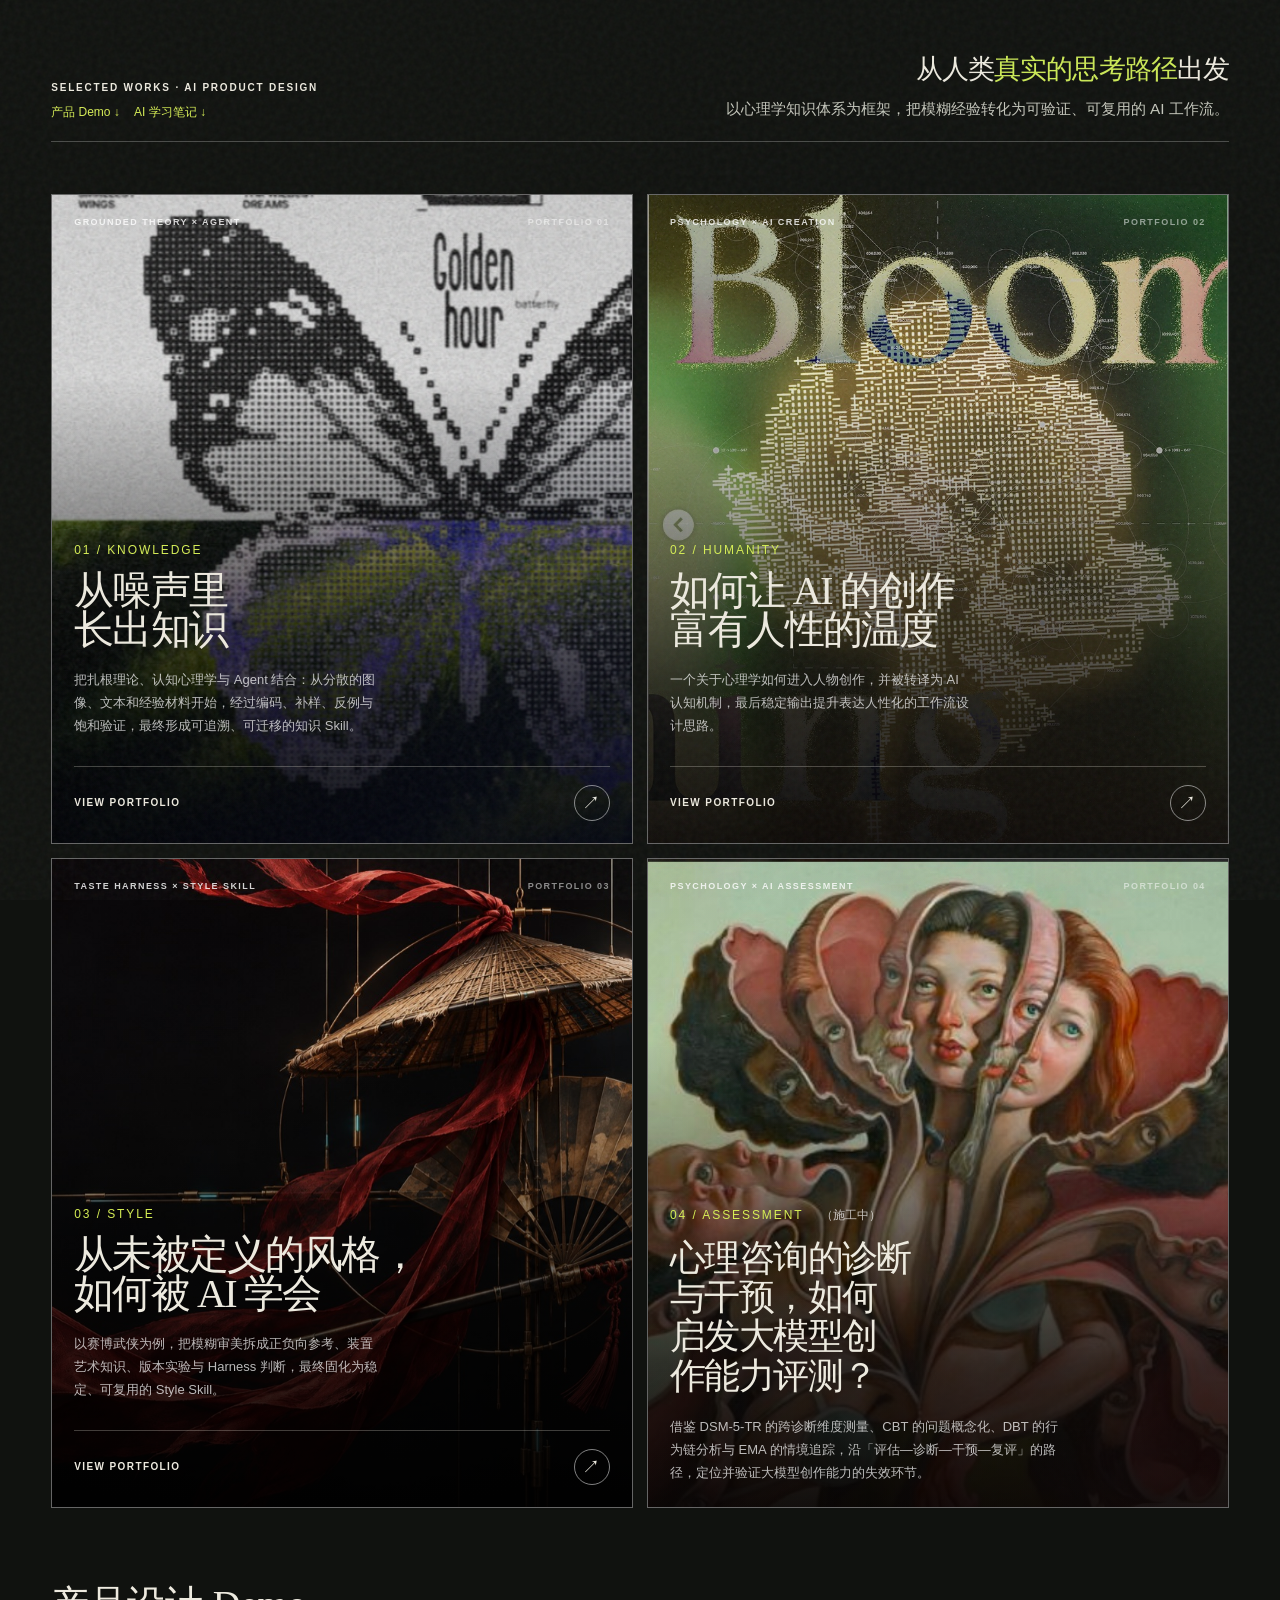
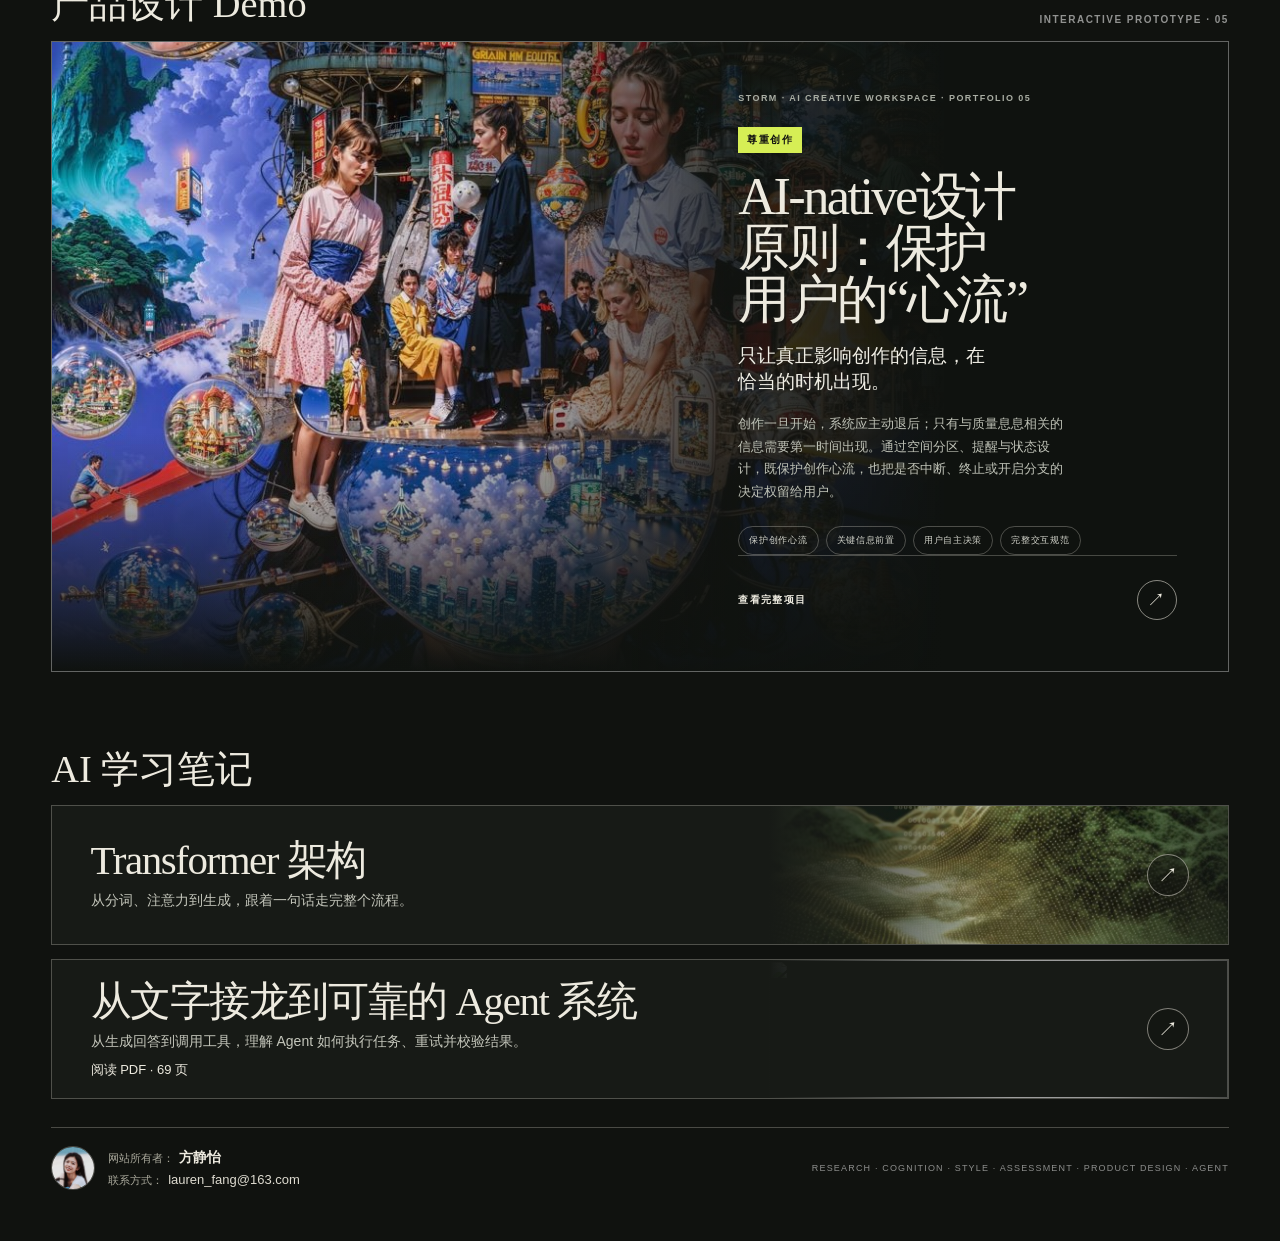
==== commit 1b5126be: "Place the reliable Agent systems PDF note below Transformer" ====
--- a/index.html
+++ b/index.html
@@ -40,6 +40,9 @@
     .note-entry p{margin:8px 0 0;color:#c4c6bb;font-size:14px;line-height:1.55}
     .note-entry-arrow{display:grid;place-items:center;width:42px;height:42px;border:1px solid rgba(237,234,223,.5);border-radius:50%;background:rgba(17,19,15,.5);font:20px var(--sans);transition:transform .2s ease,border-color .2s ease,color .2s ease}
     .note-entry:hover{border-color:rgba(237,234,223,.55)}.note-entry:hover .note-entry-arrow{transform:translateX(3px);color:#d6ee55;border-color:#d6ee55}
+    .note-entry + .note-entry{margin-top:14px}
+    .agent-note .note-entry-art img{object-position:center 31%}
+    .note-format{display:inline-block;margin-top:8px;font-size:13px;color:var(--paper)}
     .note-entry:focus-visible,.masthead-label a:focus-visible{outline:3px solid #d6ee55;outline-offset:4px}
     @media(max-width:860px){.demo-entry{min-height:790px}.demo-entry:before{display:none}.demo-visual:after{content:"";position:absolute;inset:0;pointer-events:none;background:linear-gradient(180deg,transparent 0%,rgba(15,18,15,.08) 40%,rgba(15,18,15,.64) 76%,#0f120f 100%)}.demo-visual{inset:0 0 auto;height:52%;}.demo-visual>img{object-fit:cover;object-position:center top}.demo-copy{width:100%;min-height:480px;margin-top:310px;padding:40px}.demo-description{max-width:58ch}}
     @media(max-width:620px){.demo-heading{align-items:start;flex-direction:column;gap:8px}.demo-entry{min-height:800px}.demo-visual{height:36%}.demo-copy{min-height:540px;margin-top:248px;padding:30px 22px}.demo-copy h3{font-size:clamp(39px,12vw,54px)}.demo-description{font-size:13px}.demo-alert{font-size:18px}.note-entry{min-height:112px;gap:12px;padding:12px 15px}.note-entry-art{width:37%}.note-entry h3{font-size:clamp(22px,5vw,28px)}.note-entry p{max-width:26ch;margin-top:6px;font-size:12px}.note-entry-arrow{width:34px;height:34px;font-size:16px}}
@@ -143,6 +146,11 @@
         <div class="note-entry-text"><h3>Transformer 架构</h3><p>从分词、注意力到生成，跟着一句话走完整个流程。</p></div>
         <span class="note-entry-arrow" aria-hidden="true">↗</span>
       </a>
+      <a class="note-entry agent-note" href="/notes/reliable-agents.pdf" type="application/pdf">
+        <div class="note-entry-art" aria-hidden="true"><img src="assets/reliable-agents-cover.jpg" alt="" loading="lazy"></div>
+        <div class="note-entry-text"><h3>从文字接龙到可靠的 Agent 系统</h3><p>从生成回答到调用工具，理解 Agent 如何执行任务、重试并校验结果。</p><span class="note-format">阅读 PDF · 69 页</span></div>
+        <span class="note-entry-arrow" aria-hidden="true">↗</span>
+      </a>
     </section>
 
     <footer class="footer" id="contact">
